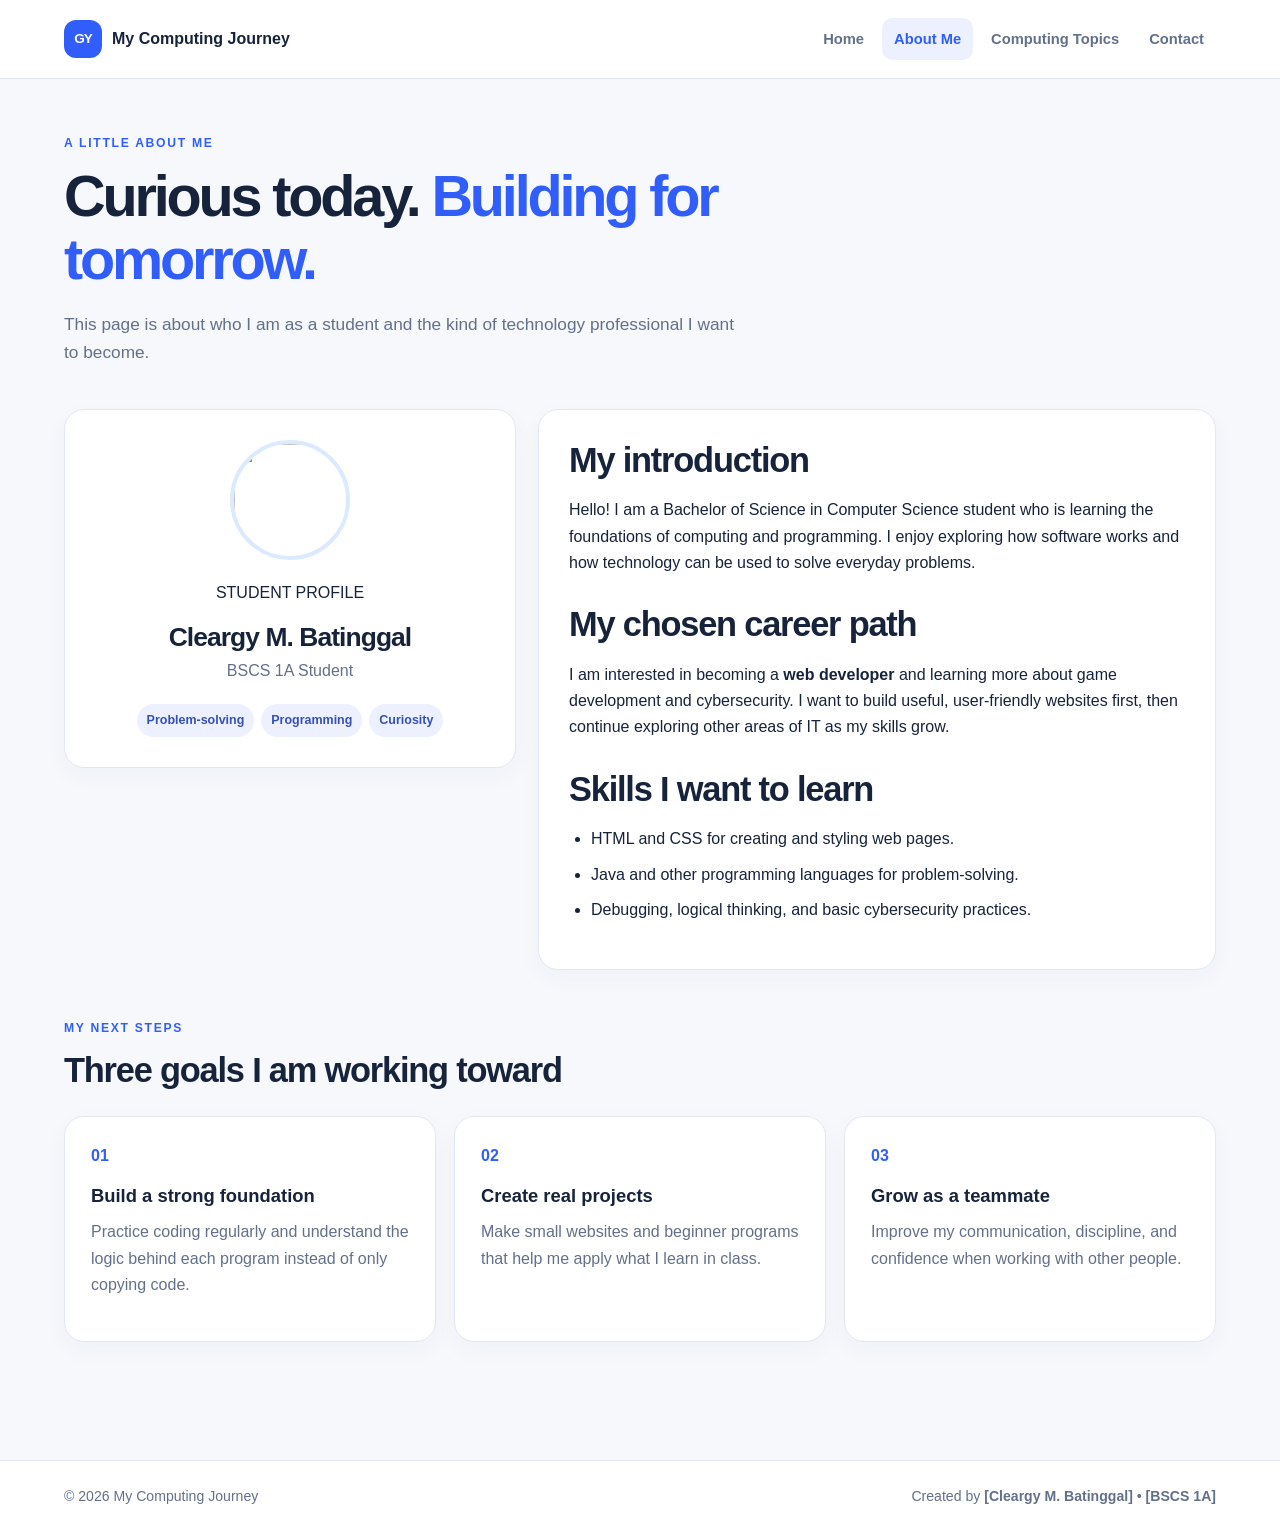
==== about.html @ 88aa9dc3 "Add files via upload" ====
<!DOCTYPE html>
<html lang="en">
<head>
    <!-- Shared page setup and external stylesheet. -->
    <meta charset="UTF-8">
    <meta name="viewport" content="width=device-width, initial-scale=1.0">
    <title>About Me | My Computing Journey</title>
    <link rel="stylesheet" href="style.css">
</head>
<body>
    <header class="site-header">
        <a class="brand" href="index.html"><span class="brand-mark">GY</span> My Computing Journey</a>
        <nav aria-label="Main navigation">
            <a href="index.html">Home</a>
            <a class="active" href="about.html">About Me</a>
            <a href="topics.html">Computing Topics</a>
            <a href="contact.html">Contact</a>
        </nav>
    </header>

    <main class="page-shell">
        <section class="page-heading">
            <p class="eyebrow">A LITTLE ABOUT ME</p>
            <h1>Curious today. <span>Building for tomorrow.</span></h1>
            <p>This page is about who I am as a student and the kind of technology professional I want to become.</p>
        </section>

        <section class="about-layout">
            <div class="profile-card">
                <img src="images/my-profile.jpg.jpg"
                class="profile-image">STUDENT PROFILE</p>
                <h2>Cleargy M. Batinggal</h2>
                <p>BSCS 1A Student</p>
                <div class="tag-row"><span>Problem-solving</span><span>Programming</span><span>Curiosity</span></div>
            </div>
            <div class="content-panel">
                <h2>My introduction</h2>
                <p>Hello! I am a Bachelor of Science in Computer Science student who is learning the foundations of computing and programming. I enjoy exploring how software works and how technology can be used to solve everyday problems.</p>
                <h2>My chosen career path</h2>
                <p>I am interested in becoming a <strong>web developer</strong> and learning more about game development and cybersecurity. I want to build useful, user-friendly websites first, then continue exploring other areas of IT as my skills grow.</p>
                <h2>Skills I want to learn</h2>
                <ul class="check-list">
                    <li>HTML and CSS for creating and styling web pages.</li>
                    <li>Java and other programming languages for problem-solving.</li>
                    <li>Debugging, logical thinking, and basic cybersecurity practices.</li>
                </ul>
            </div>
        </section>

        <section class="section">
            <p class="eyebrow">MY NEXT STEPS</p>
            <h2>Three goals I am working toward</h2>
            <div class="goal-grid">
                <article class="goal-card"><span>01</span><h3>Build a strong foundation</h3><p>Practice coding regularly and understand the logic behind each program instead of only copying code.</p></article>
                <article class="goal-card"><span>02</span><h3>Create real projects</h3><p>Make small websites and beginner programs that help me apply what I learn in class.</p></article>
                <article class="goal-card"><span>03</span><h3>Grow as a teammate</h3><p>Improve my communication, discipline, and confidence when working with other people.</p></article>
            </div>
        </section>
    </main>

    <footer class="site-footer">
        <p>© 2026 My Computing Journey</p>
        <p>Created by <strong>[Cleargy M. Batinggal]</strong> • <strong>[BSCS 1A]</strong></p>
    </footer>
</body>
</html>
---- style.css ----
/* My Computing Journey — shared styles for all four pages. */
:root {
    --ink: #17233b;
    --muted: #63708a;
    --blue: #315efb;
    --blue-dark: #2144c8;
    --mint: #baf4dc;
    --paper: #f6f8fc;
    --white: #ffffff;
    --line: #e2e8f2;
    --radius: 20px;
    --shadow: 0 16px 45px rgba(30, 48, 88, 0.09);
}

* { box-sizing: border-box; }

html { scroll-behavior: smooth; }

body {
    margin: 0;
    background: var(--paper);
    color: var(--ink);
    font-family: Arial, Helvetica, sans-serif;
    line-height: 1.65;
}

a { color: var(--blue); text-decoration: none; }
a:hover { color: var(--blue-dark); }

.site-header {
    display: flex;
    justify-content: space-between;
    align-items: center;
    gap: 24px;
    padding: 18px max(5%, calc((100% - 1180px) / 2));
    background: rgba(255, 255, 255, 0.96);
    border-bottom: 1px solid var(--line);
}

.brand {
    display: inline-flex;
    align-items: center;
    gap: 10px;
    color: var(--ink);
    font-weight: 800;
    white-space: nowrap;
}

.brand-mark {
    display: grid;
    place-items: center;
    width: 38px;
    height: 38px;
    border-radius: 12px;
    color: white;
    background: var(--blue);
    font-size: 0.85rem;
    letter-spacing: -1px;
}

nav { display: flex; flex-wrap: wrap; gap: 6px; }
nav a { padding: 9px 12px; border-radius: 10px; color: var(--muted); font-size: 0.92rem; font-weight: 700; }
nav a:hover, nav a.active { background: #edf1ff; color: var(--blue); }

main { max-width: 1180px; width: 90%; margin: 0 auto; }
.hero {
    display: grid;
    grid-template-columns: 1.05fr 0.95fr;
    align-items: center;
    gap: 44px;
    padding: 76px 0 64px;
}
.eyebrow { margin: 0 0 12px; color: var(--blue); font-size: 0.76rem; font-weight: 800; letter-spacing: 0.14em; }
h1, h2, h3, p { margin-top: 0; }
h1 { margin-bottom: 20px; font-size: clamp(2.4rem, 5vw, 4.3rem); line-height: 1.08; letter-spacing: -0.055em; }
h1 span { color: var(--blue); }
h2 { margin-bottom: 16px; font-size: clamp(1.55rem, 3vw, 2.15rem); line-height: 1.2; letter-spacing: -0.035em; }
h3 { margin-bottom: 8px; font-size: 1.15rem; }
.hero-text, .page-heading > p:last-child, .section-lead { color: var(--muted); font-size: 1.08rem; }
.hero-text { max-width: 580px; margin-bottom: 28px; }
.hero-actions { display: flex; flex-wrap: wrap; align-items: center; gap: 22px; }
.button { display: inline-block; border: 0; border-radius: 12px; padding: 13px 20px; background: var(--blue); color: white; font: inherit; font-weight: 800; cursor: pointer; box-shadow: 0 8px 18px rgba(49, 94, 251, 0.2); }
.button:hover { color: white; background: var(--blue-dark); }
.text-link { font-weight: 800; }
.hero-art { position: relative; padding: 18px; border-radius: 30px; background: linear-gradient(135deg, #e3eaff, #d6f8eb); }
.hero-art img { display: block; width: 100%; border-radius: 20px; }
.floating-note { position: absolute; display: grid; place-items: center; min-width: 65px; min-height: 48px; padding: 8px 12px; border: 1px solid rgba(255,255,255,.8); border-radius: 14px; background: white; color: var(--blue); font-weight: 800; box-shadow: var(--shadow); }
.note-one { top: 4%; left: -5%; }
.note-two { right: -3%; bottom: 8%; background: var(--ink); color: var(--mint); }

.section { padding: 48px 0; }
.intro-grid { display: grid; grid-template-columns: 0.85fr 1.15fr; gap: 40px; align-items: start; border-top: 1px solid var(--line); }
.section-lead { max-width: 680px; }
.feature-grid, .goal-grid, .security-grid { display: grid; grid-template-columns: repeat(3, 1fr); gap: 18px; }
.feature-card, .goal-card, .security-grid article { padding: 26px; border: 1px solid var(--line); border-radius: var(--radius); background: var(--white); box-shadow: 0 8px 25px rgba(30,48,88,.035); }
.feature-number, .goal-card > span { display: inline-block; margin-bottom: 24px; color: var(--blue); font-weight: 900; }
.feature-card p, .goal-card p, .security-grid p { color: var(--muted); }
.feature-card a { font-weight: 800; }
.quote-strip { margin: 54px 0; padding: 28px; border-radius: var(--radius); background: var(--ink); color: white; text-align: center; }
.quote-strip p { margin: 0; font-size: clamp(1.15rem, 2.5vw, 1.7rem); font-weight: 700; }

.page-shell { padding: 54px 0 70px; }
.page-heading { max-width: 800px; padding-bottom: 25px; }
.page-heading h1 { font-size: clamp(2.3rem, 4.5vw, 3.7rem); }
.page-heading > p:last-child { max-width: 680px; }
.about-layout, .contact-layout, .topic-columns { display: grid; grid-template-columns: 0.8fr 1.2fr; gap: 22px; align-items: start; }
.profile-card, .content-panel, .resource-card { padding: 30px; border: 1px solid var(--line); border-radius: var(--radius); background: var(--white); box-shadow: 0 8px 25px rgba(30,48,88,.035); }
.profile-card { text-align: center; }
.profile-card h2 { margin-bottom: 4px; font-size: 1.65rem; }
.profile-card > p:not(.eyebrow) { color: var(--muted); }
.avatar { display: grid; place-items: center; width: 100px; height: 100px; margin: 0 auto 22px; border-radius: 28px; background: #edf1ff; font-size: 3rem; }
.tag-row { display: flex; flex-wrap: wrap; justify-content: center; gap: 7px; margin-top: 20px; }
.tag-row span { padding: 6px 10px; border-radius: 99px; background: #edf1ff; color: #3551b6; font-size: .78rem; font-weight: 700; }
.content-panel h2:not(:first-child) { margin-top: 28px; }
.check-list { padding-left: 22px; }
.check-list li { margin: 9px 0; }
.goal-grid { margin-top: 24px; }
.goal-card > span { margin-bottom: 12px; }
.edit-reminder { margin-top: 30px; padding: 16px 18px; border-left: 4px solid var(--blue); border-radius: 8px; background: #edf1ff; color: #354363; }
.muted { color: var(--muted); font-size: .94rem; }

.table-wrap { overflow-x: auto; border: 1px solid var(--line); border-radius: 16px; background: white; }
table { width: 100%; border-collapse: collapse; min-width: 700px; }
th, td { padding: 15px 17px; border-bottom: 1px solid var(--line); text-align: left; vertical-align: top; }
th { background: #edf1ff; color: #243b8e; font-size: .88rem; }
tbody tr:last-child td { border-bottom: 0; }
tbody tr:hover { background: #fafbff; }
.topic-columns { grid-template-columns: 1fr 1fr; margin-top: 18px; }
.timeline { padding-left: 22px; }
.timeline li { padding: 0 0 18px 7px; }
.timeline li::marker { color: var(--blue); font-weight: 800; }
.timeline strong, .timeline span { display: block; }
.timeline span { color: var(--muted); font-size: .94rem; }
.parts-image { display: block; width: 100%; max-height: 280px; object-fit: contain; margin: 14px 0 22px; border-radius: 12px; background: #f7f9ff; }
.parts-list { padding-left: 20px; }
.parts-list li { margin-bottom: 10px; }
.security-grid { margin-top: 24px; }
.security-icon { display: inline-block; margin-bottom: 12px; font-size: 1.7rem; }

.contact-layout { grid-template-columns: 1.1fr .9fr; }
form { display: flex; flex-direction: column; gap: 9px; }
label { margin-top: 8px; font-weight: 800; font-size: .93rem; }
input, textarea { width: 100%; padding: 12px 13px; border: 1px solid #cfd8e8; border-radius: 10px; background: #fbfcff; color: var(--ink); font: inherit; }
input:focus, textarea:focus { outline: 3px solid #dce4ff; border-color: var(--blue); }
textarea { resize: vertical; }
form .button { align-self: flex-start; margin-top: 10px; }
.resource-card > p:not(.eyebrow) { color: var(--muted); }
.resource-link { display: block; padding: 16px 0; border-top: 1px solid var(--line); }
.resource-link strong, .resource-link span { display: block; }
.resource-link span { margin-top: 5px; color: var(--muted); font-size: .9rem; }
.resource-note { margin-top: 15px; padding: 14px; border-radius: 12px; background: #e9fbf3; color: #245d48; font-size: .9rem; }

.site-footer { display: flex; justify-content: space-between; gap: 20px; padding: 24px 5%; border-top: 1px solid var(--line); background: white; color: var(--muted); font-size: .88rem; }
.site-footer p { margin: 0; }

@media (max-width: 850px) {
    .site-header { align-items: flex-start; flex-direction: column; padding: 16px 5%; }
    .hero { grid-template-columns: 1fr; padding-top: 48px; }
    .hero-art { max-width: 650px; }
    .intro-grid, .about-layout, .contact-layout, .topic-columns { grid-template-columns: 1fr; }
    .feature-grid, .goal-grid, .security-grid { grid-template-columns: 1fr 1fr; }
}
@media (max-width: 560px) {
    main { width: 92%; }
    nav { width: 100%; gap: 2px; }
    nav a { padding: 8px 9px; font-size: .82rem; }
    .hero { gap: 30px; padding: 38px 0; }
    .feature-grid, .goal-grid, .security-grid { grid-template-columns: 1fr; }
    .section { padding: 34px 0; }
    .profile-card, .content-panel, .resource-card { padding: 22px; }
    .site-footer { flex-direction: column; }
    .floating-note { min-width: 52px; min-height: 40px; font-size: .85rem; }
}
.profile-image {
    width: 120px;
    height: 120px;
    object-fit: cover;
    border-radius: 50%;
    border: 4px solid #dbeafe;
    display: block;
    margin: 0 auto 20px;
}
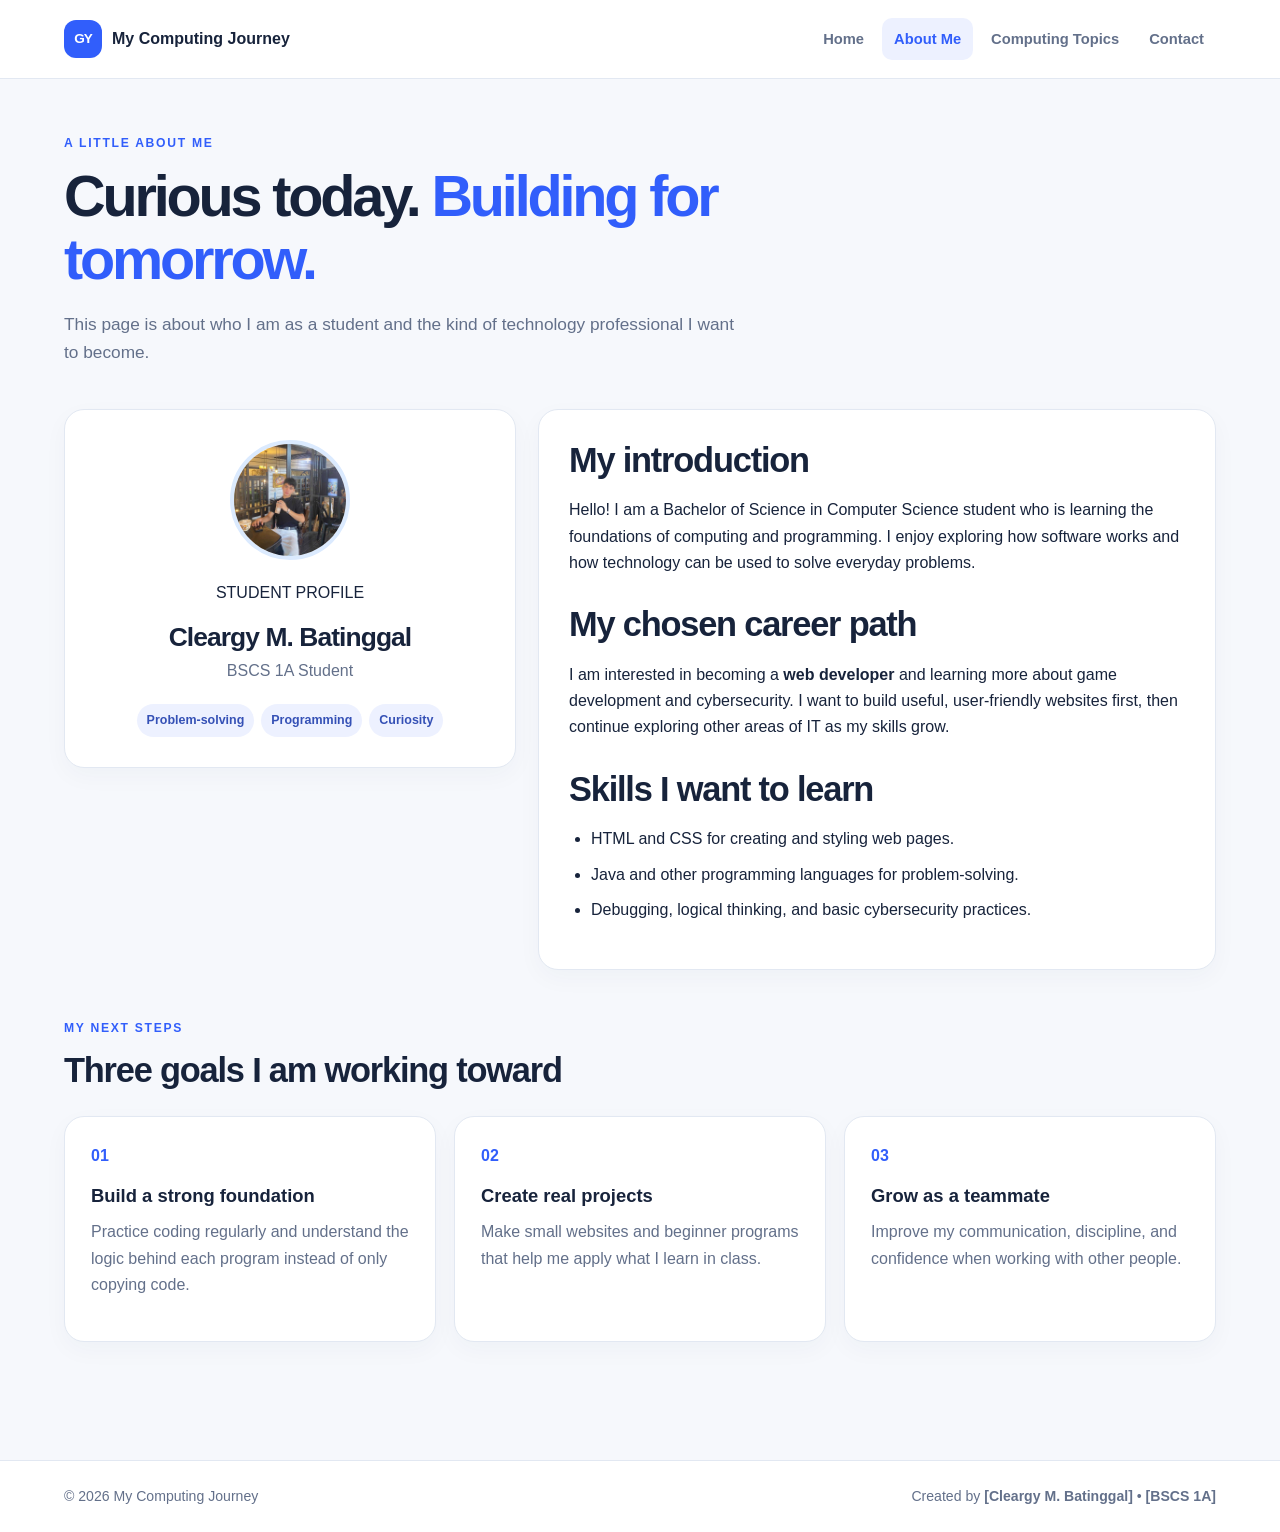
==== commit 44db5bee: "Update about.html" ====
--- a/about.html
+++ b/about.html
@@ -27,7 +27,7 @@
 
         <section class="about-layout">
             <div class="profile-card">
-                <img src="images/my-profile.jpg.jpg"
+                <img src="my-profile.jpg.jpg"
                 class="profile-image">STUDENT PROFILE</p>
                 <h2>Cleargy M. Batinggal</h2>
                 <p>BSCS 1A Student</p>
